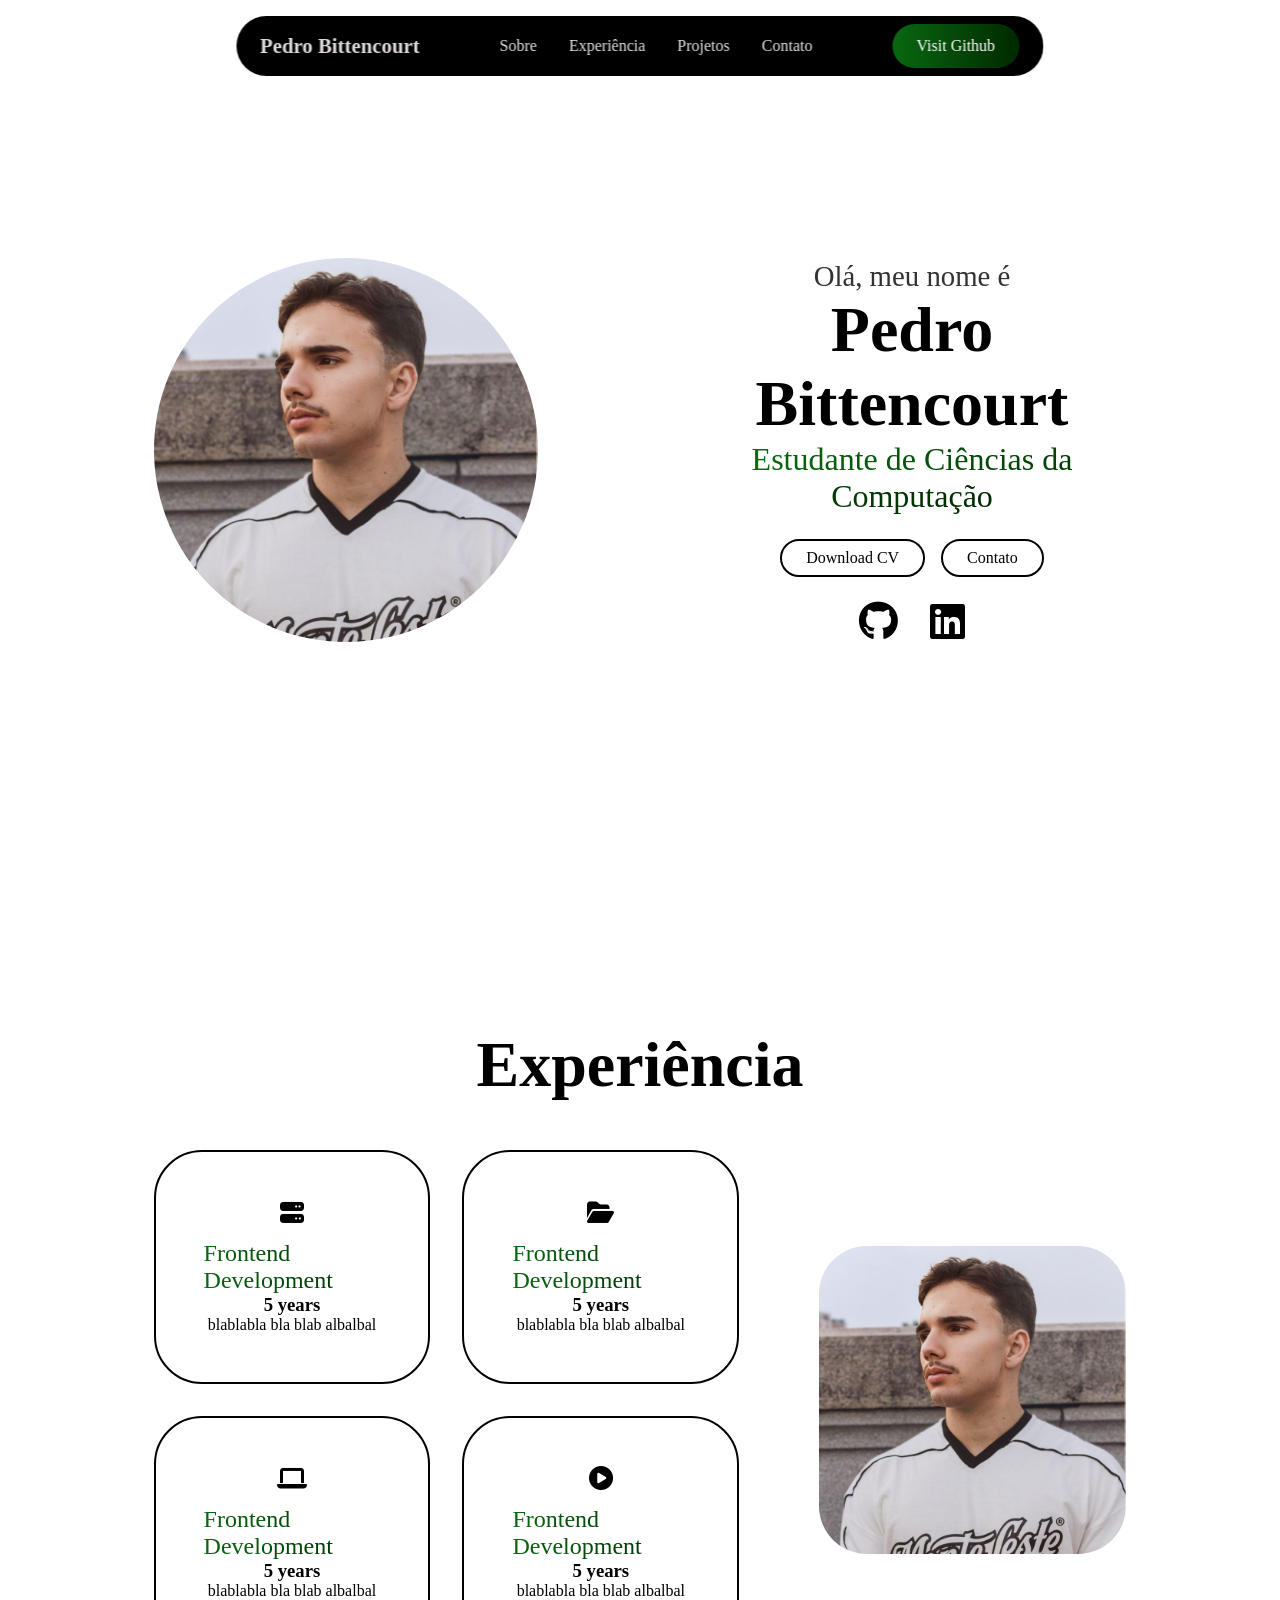
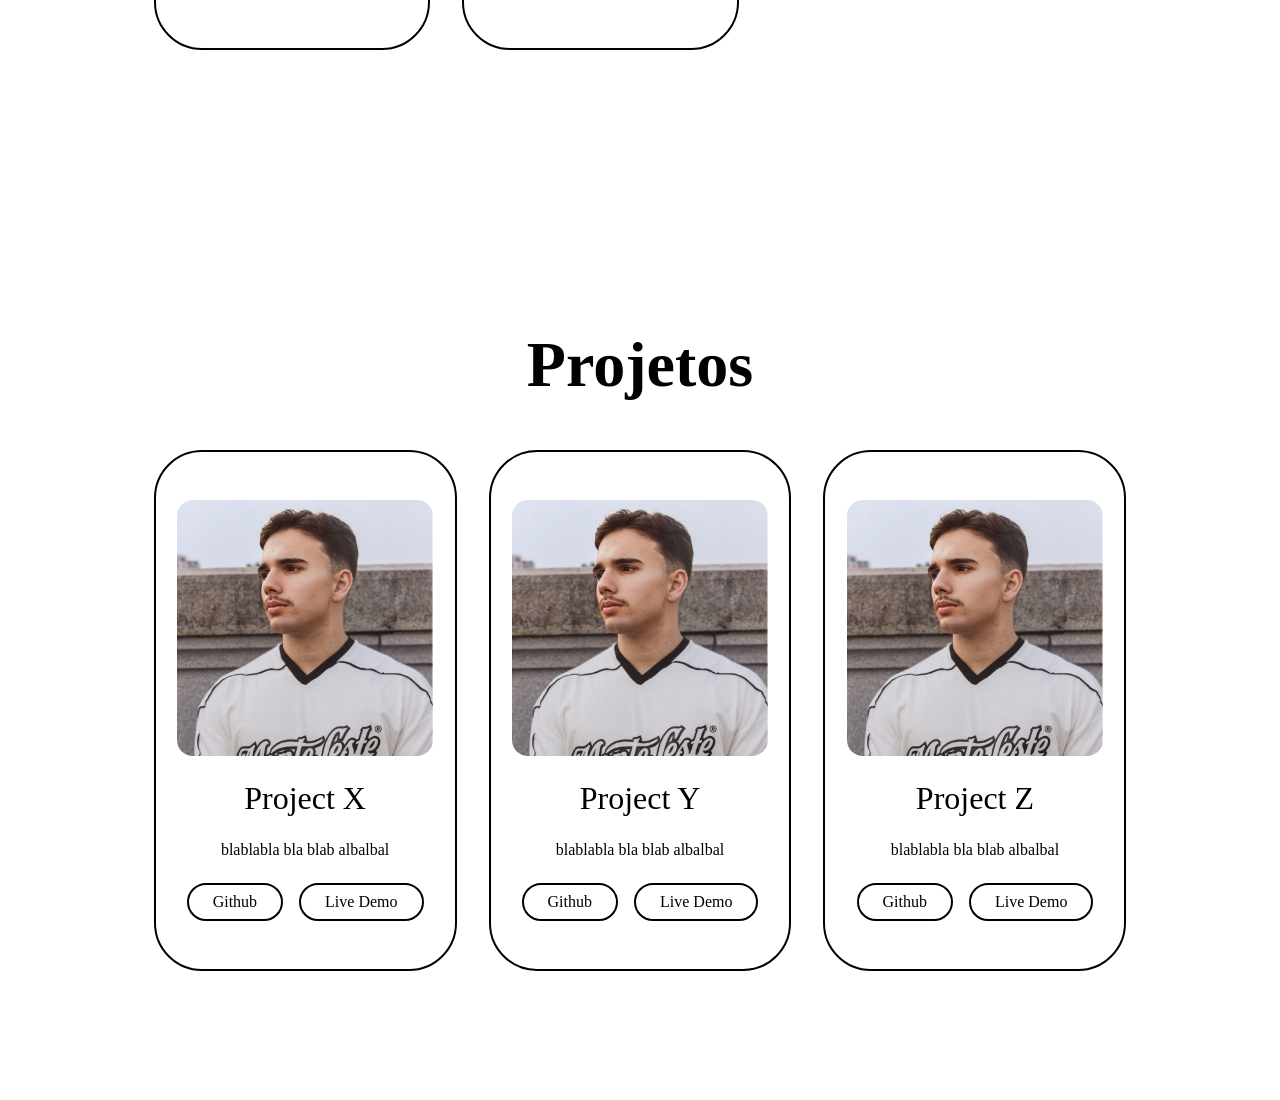
==== portfolio/index.html @ 59f4b76c "Add files via upload" ====
<!DOCTYPE html>
<html lang="pt-BR">

<head>
    <meta charset="UTF-8">
    <meta name="viewport" content="width=device-width, initial-scale=1.0">
    <title>Document</title>
    <title>Portfolio website</title>
    <link rel="stylesheet" href="style.css">
    <link rel="stylesheet" href="https://cdnjs.cloudflare.com/ajax/libs/font-awesome/6.7.2/css/all.min.css">
</head>

<body>
    <header class="header">
        <a href="#" class="logo"> <span>Pedro Bittencourt</span> </a>

        <ul class="nav-links">

            <li>
                <a href="#about">Sobre</a>
            </li>
            <li>
                <a href="#experience">Experiência</a>
            </li>
            <li>
                <a href="#projects">Projetos</a>
            </li>
            <li>
                <a href="#contact">Contato</a>
            </li>


        </ul>
        <i class="fa-solid fa-bars" id="menu-icon"></i>


        <button class="visit-btn">Visit Github</button>
    </header>

    <section id="about" class="about">
        <div class="about-container">
            <img src="profilephoto.jpeg" alt="">

            <div class="info-box">

                <div class="text">
                    <h3>Olá, meu nome é</h3>
                    <h1>Pedro Bittencourt</h1>
                    <span>Estudante de Ciências da Computação</span>
                </div>

                <div class="btn-group">
                    <div class="btn">Download CV</div>
                    <div class="btn">Contato</div>
                </div>

                <div class="socials">
                    <i class="fa-brands fa-github"></i>
                    <i class="fa-brands fa-linkedin"></i>
                </div>

            </div>
        </div>
    </section>

    <section id="experience" class="experience">

        <h2 class="section-title">Experiência</h2>

        <div class="experience-info">

            <div class="grid">
                <div class="grid-card">
                    <i class="fa-solid fa-server"></i>

                    <span> Frontend Development</span>
                    <h3>5 years</h3>
                    <p> blablabla bla blab albalbal </p>
                </div>

                <div class="grid-card">
                    <i class="fa-solid fa-folder-open"></i>
                    <span> Frontend Development</span>
                    <h3>5 years</h3>
                    <p> blablabla bla blab albalbal </p>
                </div>

                <div class="grid-card">
                    <i class="fa-solid fa-laptop"></i>
                    <span> Frontend Development</span>
                    <h3>5 years</h3>
                    <p> blablabla bla blab albalbal </p>
                </div>

                <div class="grid-card">
                    <i class="fa-solid fa-circle-play"></i>
                    <span> Frontend Development</span>

                    <h3>5 years</h3>
                    <p> blablabla bla blab albalbal </p>
                </div>
            </div>

            <img src="profilephoto.jpeg" alt="">
        </div>

    </section>

    <section id="projects" class="projects">

        <h2 class="section-title">Projetos</h2>

        <div class="projects-grid">

            <div class="project-card">
                <img src="profilephoto.jpeg" alt="">
                <h3>Project X</h3>
                <p> blablabla bla blab albalbal </p>
                <div class="btn-group">
                    <div class="btn">Github</div>
                    <div class="btn">Live Demo</div>
                </div>
            </div>
            
            <div class="project-card">
                <img src="profilephoto.jpeg" alt="">
                <h3>Project Y</h3>
                <p> blablabla bla blab albalbal </p>
                <div class="btn-group">
                    <div class="btn">Github</div>
                    <div class="btn">Live Demo</div>
                </div>
            </div>

            <div class="project-card">
                <img src="profilephoto.jpeg" alt="">
                <h3>Project Z</h3>
                <p> blablabla bla blab albalbal </p>
                <div class="btn-group">
                    <div class="btn">Github</div>
                    <div class="btn">Live Demo</div>
                </div>
            </div>
        </div>
    </section>

    <script src="script.js"></script>
</body>

</html>
---- portfolio/style.css ----
*{
    margin: 0;
    padding: 0;
    box-sizing: border-box;
    font-family: 'Poppins';
    text-decoration: none;
    scroll-behavior: smooth;
    list-style: none;
}

header { 
    position: fixed;
    top: 1rem;
    left: 50%;
    transform: translateX(-50%);
    display: flex;
    align-items: center;
    justify-content: center;;
    gap: 5rem;
    background-color: black;
    backdrop-filter: blur(8px);
    color: white;
    padding: 0.5rem 1.5rem;
    border-radius: 3rem;
    z-index: 1000;
}

.logo{ 
    color: rgb(221, 215, 215);
    font-size: 1.3rem;
    font-weight: 600;
    text-wrap: nowrap;
    transition: 0.3s ease-in-out;
}

.logo:hover{ 
    transform: scale(1.1);
}

.nav-links { 
    display: flex;
    gap: 2rem;
}

li a { 
    position: relative;
    color: rgb(231, 225, 225);
    font-weight: 300;

}

li a::before { 
    position: absolute;
    content:'';
    width: 0;
    left: 0;
    height: 5px;
    top: 25px;
    border-radius: 1rem;
    transition: 0.3s ease-in-out;
    background: linear-gradient(to right, rgb(9, 104, 17), rgb(1, 172, 1));
}

li a:hover::before { 
    width: 100%;

}

.visit-btn {
    padding: 0.8rem 1.5rem;
    border-radius: 3rem;
    border: none;
    font-weight: 500;
    font-size: 1rem;
    color: white;
    cursor: pointer;
    text-wrap: nowrap;
    background: linear-gradient(to right, rgb(9, 104, 17), rgb(0, 41, 0));
    transition: 0.3s ease-in-out;
}

.visit-btn:hover { 
    transform: scale(1.03);
     background: linear-gradient(to right, rgb(9, 104, 17), rgb(0, 41, 0));
}

#menu-icon { 
    font-size: 2rem;
    display: none;
}

section { 
    min-height:100vh;
    padding:8rem 12%;
    width: 100%;
    position: relative;
}

.about { 
    display: flex;
    align-items: center;
    justify-content: center;
}
.about .about-container { 
    display: flex;
    align-items: center;
    justify-content: center;
    gap: 10rem;
}

.about img { 
    width: 30vw;
    border-radius: 50%;
}

.info-box { 
    display: flex;
    flex-direction: column;
    text-align: center;
    align-items: center;
    justify-content: center;
    gap: 1.5rem;
}

.info-box h3 {
    font-size: 1.8rem;
    font-weight: 500;
    opacity: 0.8;
}

.info-box h1 { 
    font-size: 4rem;
    font-weight: 600;
}

.info-box span { 
    background: linear-gradient(to right, rgb(9, 104, 17), rgb(0, 41, 0));
background-clip: text;
color: transparent;
font-size: 2rem;
}

.btn-group { 
    display: flex;
    gap: 1rem;
}

.btn { 
    border-radius: 3rem;
    padding: 0.5rem 1.5rem;
    border: 2px solid black;
    cursor: pointer;
    font-weight: 500;
    text-wrap: nowrap;
    transition: 0.2s ease-in-out;
}

.btn:hover { 
    background-color: black;
    color: white;
}

.socials {
    display: flex;
    gap: 2rem;
}

.socials i{ 
    font-size: 2.5rem;
    cursor: pointer;
    transition: 0.2s ease-in-out;
}

.socials i:hover { 
    transform: scale(1.1);
}

.section-title {  
    text-align: center;
    font-size: 4rem;
    font-weight: 600;
    margin-bottom: 3rem;

}

.experience-info { 
    display: flex;
    align-items: center;
    justify-content: center;
    gap: 5rem;
}

.experience img  { 
    width: 24vw;
    border-radius: 3rem;
}

.grid { 
    display: grid;
    grid-template-columns: repeat(2,1fr);
    gap: 2rem;
}

.grid-card  { 
    border: 2px solid black;
    border-radius: 3rem;
    padding: 3rem;
    display: flex;
    flex-direction: column;
    align-items: center;
    justify-content: center;
    cursor: pointer;
    transition: 0.2s ease-in-out;
}

.grid-card:hover { 
    transform: scale (1.02);
    background-color: black;
    color: white;
}
.grid-card i { 
    font-size: 1.5rem;
    margin-bottom: 1rem;
}

.grid-card span {
    font-size: 1.5rem;
    font-weight: 500;
    background: linear-gradient(to right, rgb(9, 104, 17), rgb(0, 41, 0));
    background-clip: text;
    color: transparent;    
}

::-webkit-scrollbar {
    width: 10px;
}

::-webkit-scrollbar-track {
    background:rgb(219,219,219);
}

::-webkit-scrollbar-thumb {
    background: linear-gradient(to bottom, rgb(9, 104, 17), rgb(0, 41, 0));
}

.projects-grid { 
    display: grid;
    grid-template-columns: repeat(auto-fit, minmax(300px, 1fr));
    gap: 2rem;
}

.project-card { 
    padding: 3rem 2rem;
    display: flex;
    flex-direction: column;
    align-items: center;
    justify-content: center;
    gap:1.5rem;
    border: 2px solid black;
    border-radius: 3rem;
    cursor: pointer;
    transition: 0.3s ease-in-out;
}

.project-card:hover { 
    
    background-color: black;
    color: white;
    transform: translateY(-10px)scale(1.02);
}

.project-card img { 
    width: 20vw;
    border-radius: 1rem;
}

.project-card:hover .btn { 
    border:2px solid white;
    color: white;
}

.project-card:hover .btn:hover { 
    border: 2px solid white;
    background-color: white;
    color: black;
}

.project-card h3 { 
    font-size: 2rem;
    font-weight: 500;
}
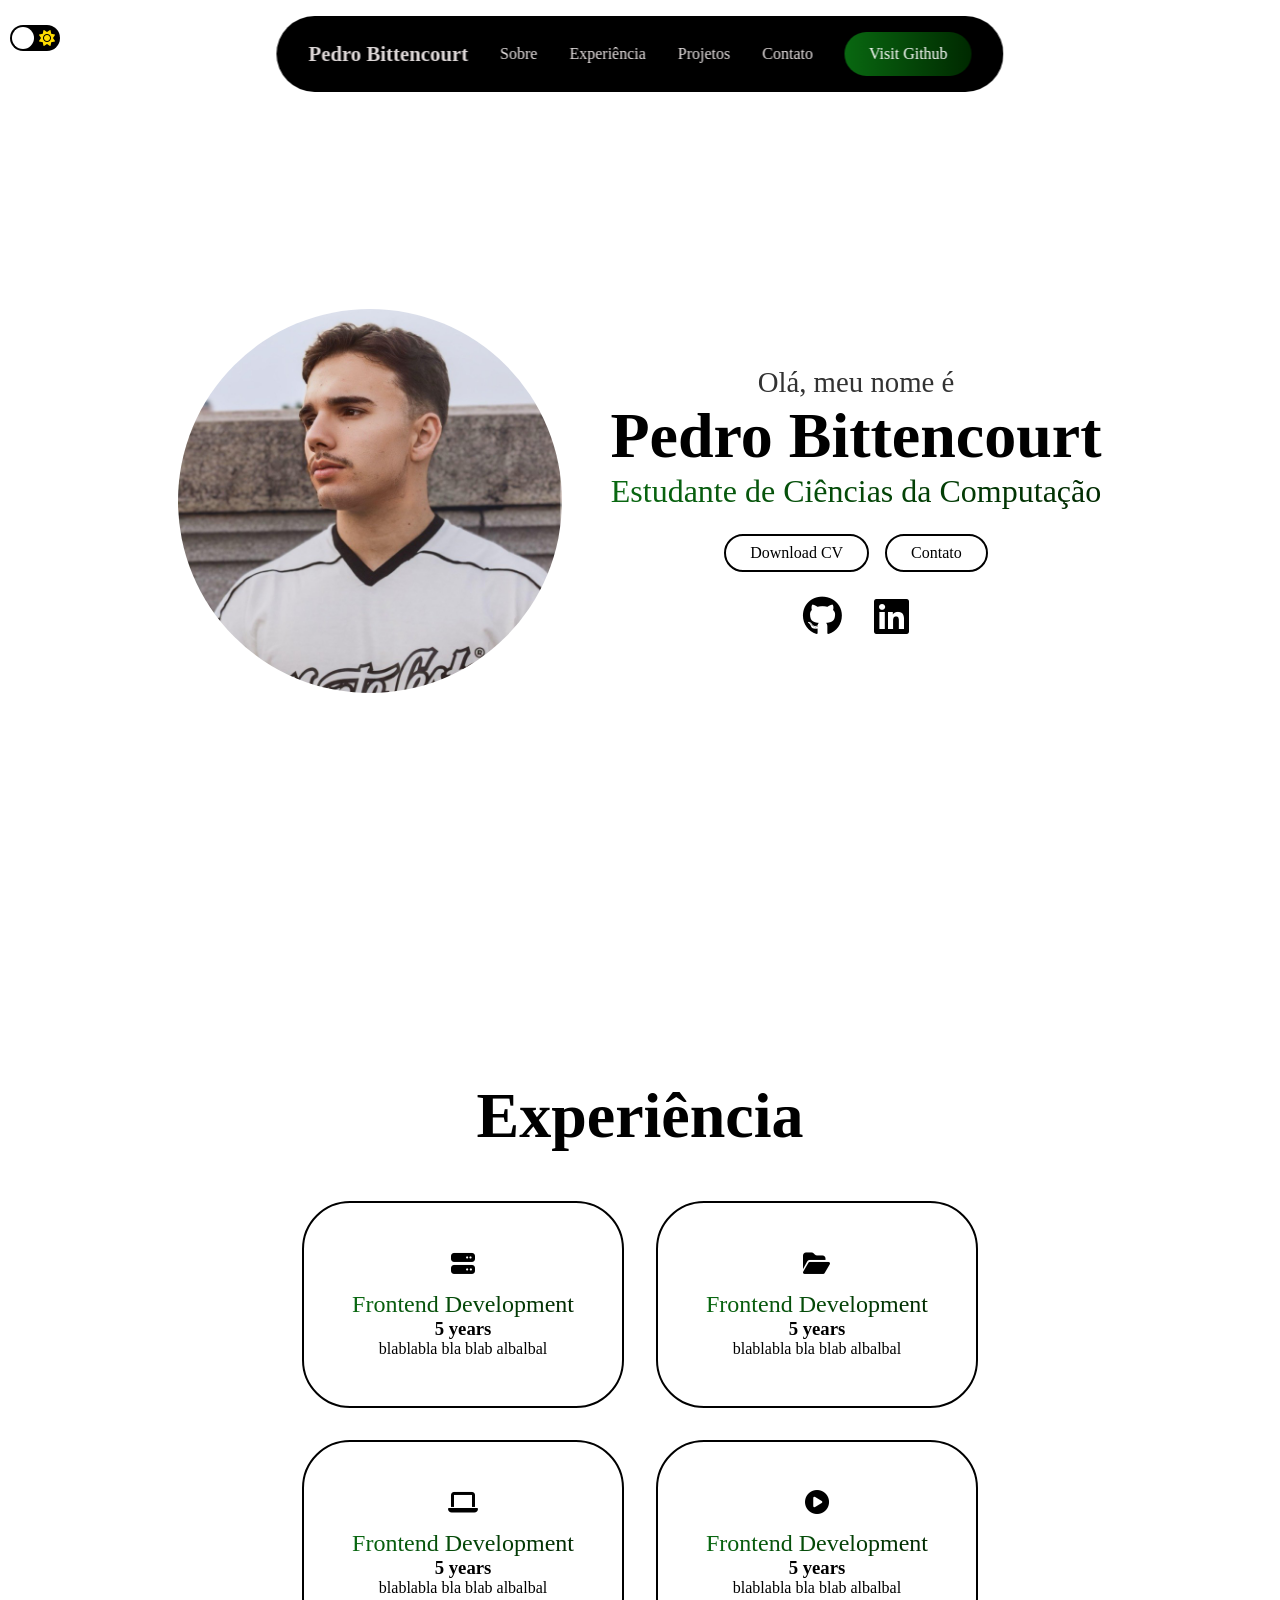
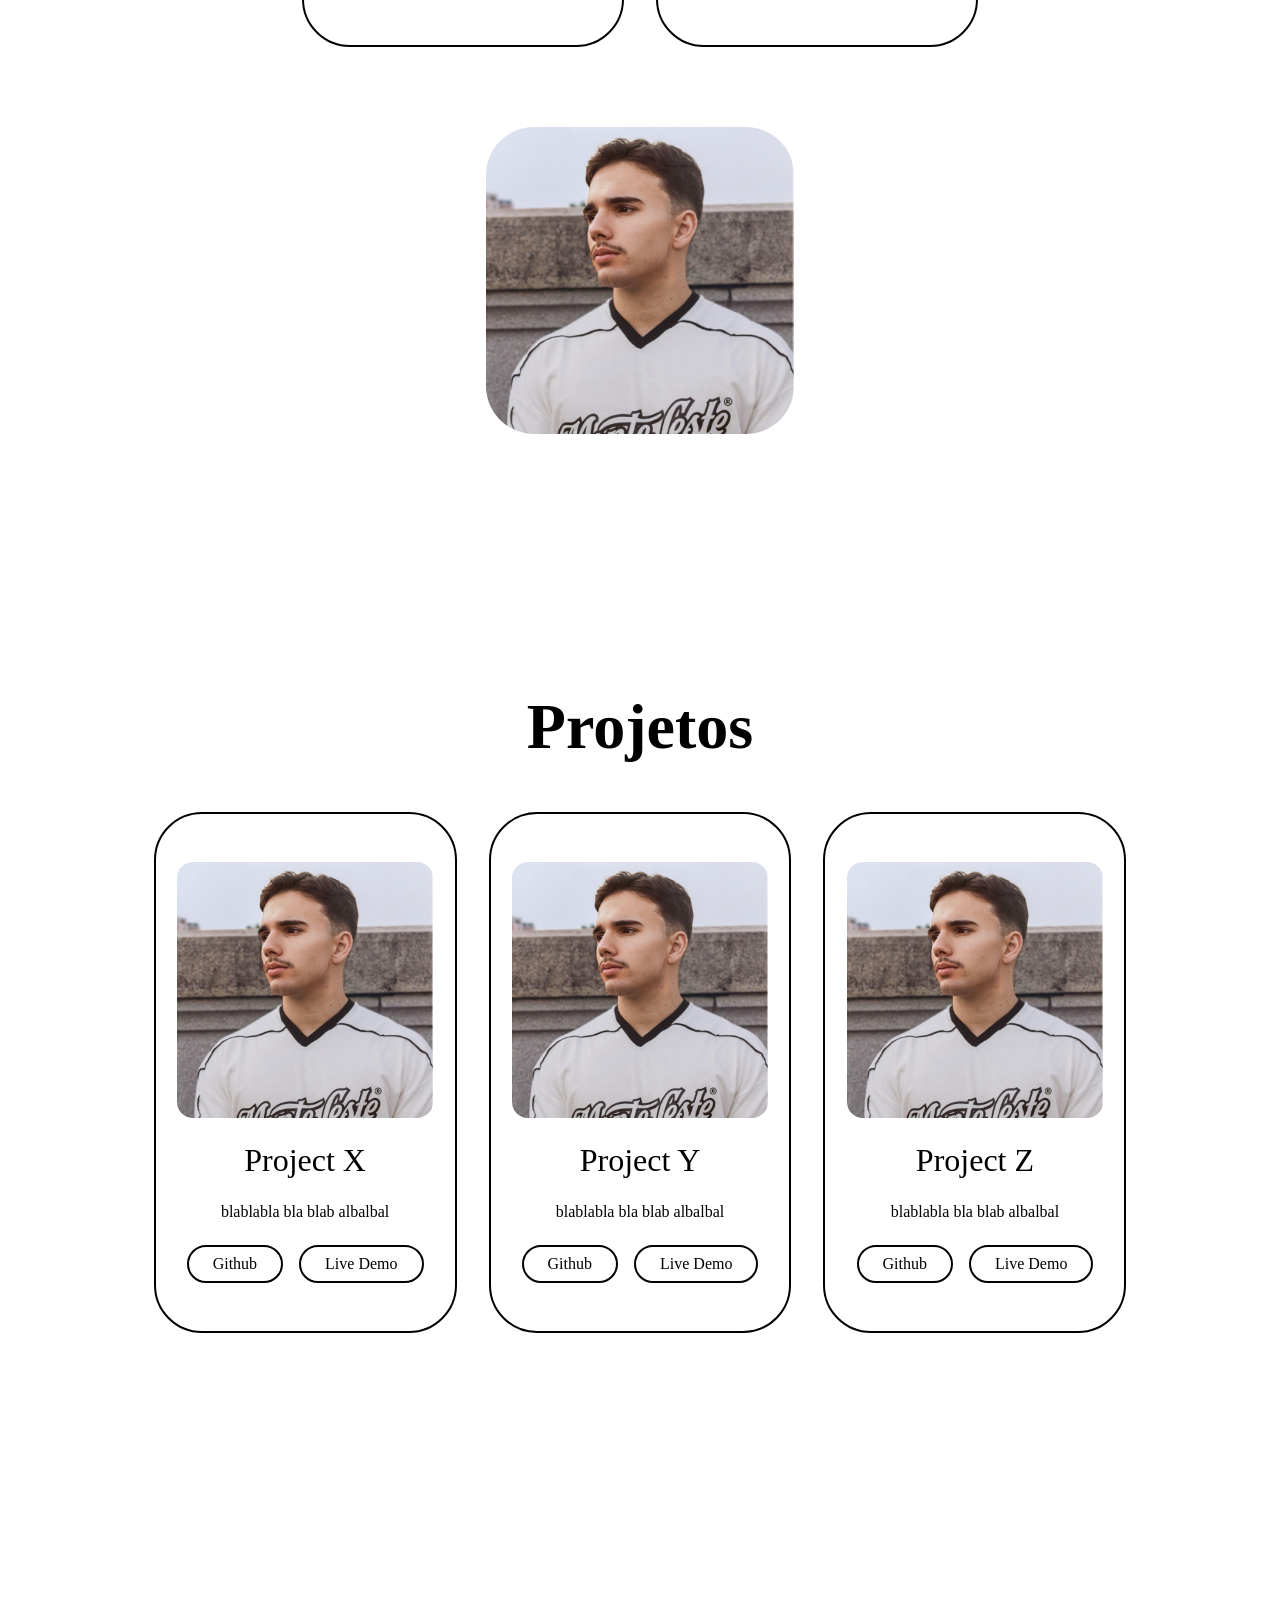
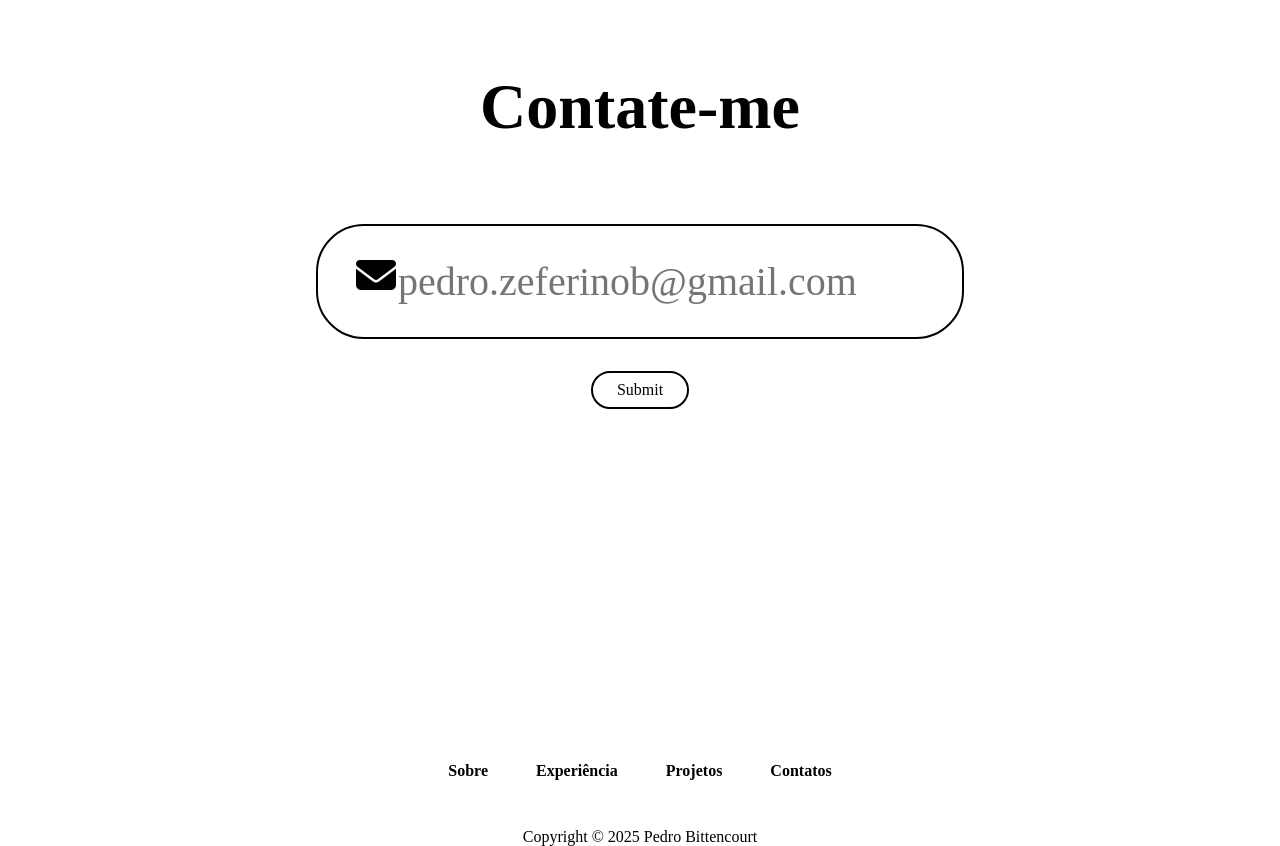
==== commit 524eaaba: "Add files via upload" ====
--- a/portfolio/index.html
+++ b/portfolio/index.html
@@ -37,6 +37,15 @@
         <button class="visit-btn">Visit Github</button>
     </header>
 
+ <input type="checkbox" class="checkbox" id="chk">
+
+            <label class="label" for="chk">
+                <i class="fas fa-moon"></i>
+                <i class="fas fa-sun"></i>
+                <div class="ball"></div>
+            </label>
+        </div>
+
     <section id="about" class="about">
         <div class="about-container">
             <img src="profilephoto.jpeg" alt="">
@@ -121,7 +130,7 @@
                     <div class="btn">Live Demo</div>
                 </div>
             </div>
-            
+
             <div class="project-card">
                 <img src="profilephoto.jpeg" alt="">
                 <h3>Project Y</h3>
@@ -144,6 +153,62 @@
         </div>
     </section>
 
+    <section id="contact" class="contact">
+        <div class="input-box">
+    
+            <h2 class="section-title">Contate-me</h2>
+    
+            <div class="input">
+                <input type="text" placeholder="pedro.zeferinob@gmail.com">
+                <i class="fa-solid fa-envelope"></i>
+        </div>
+
+        <div class="btn">Submit</div>
+        </div>
+
+    </section>
+
+<div class="cookies-msg" id="cookies-msg">
+            <div class="cookies-txt">
+
+                <p>Este site utiliza cookies para melhorar sua experiência como usuário. Ao continuar navegando, você
+                    concorda com os termos de privacidade e uso
+                    de cookies na página.</p>
+                <div id="cookies-btn">
+                    <button onclick="aceito()"> Aceito</button>
+                </div>
+            </div>
+
+        </div>
+
+
+    <footer>
+        <ul>
+
+            <li>
+                <a href="#about">Sobre</a>
+            </li>
+
+            <li>
+                <a href="#experience">Experiência</a>
+            </li>
+
+            <li>
+                <a href="#projects">Projetos</a>
+            </li>
+
+            <li>
+                <a href="#contact">Contatos</a>
+            </li>
+        </ul>
+
+
+        <p class="copyright">Copyright &copy; 2025 Pedro Bittencourt</p>
+
+
+    </footer>
+
+
     <script src="script.js"></script>
 </body>
 
--- a/portfolio/style.css
+++ b/portfolio/style.css
@@ -1,4 +1,4 @@
-*{
+* {
     margin: 0;
     padding: 0;
     box-sizing: border-box;
@@ -8,14 +8,15 @@
     list-style: none;
 }
 
-header { 
+header {
     position: fixed;
     top: 1rem;
     left: 50%;
     transform: translateX(-50%);
     display: flex;
     align-items: center;
-    justify-content: center;;
+    justify-content: center;
+    ;
     gap: 5rem;
     background-color: black;
     backdrop-filter: blur(8px);
@@ -25,7 +26,7 @@
     z-index: 1000;
 }
 
-.logo{ 
+.logo {
     color: rgb(221, 215, 215);
     font-size: 1.3rem;
     font-weight: 600;
@@ -33,25 +34,25 @@
     transition: 0.3s ease-in-out;
 }
 
-.logo:hover{ 
+.logo:hover {
     transform: scale(1.1);
 }
 
-.nav-links { 
+.nav-links {
     display: flex;
     gap: 2rem;
 }
 
-li a { 
+li a {
     position: relative;
     color: rgb(231, 225, 225);
     font-weight: 300;
 
 }
 
-li a::before { 
+li a::before {
     position: absolute;
-    content:'';
+    content: '';
     width: 0;
     left: 0;
     height: 5px;
@@ -61,7 +62,7 @@
     background: linear-gradient(to right, rgb(9, 104, 17), rgb(1, 172, 1));
 }
 
-li a:hover::before { 
+li a:hover::before {
     width: 100%;
 
 }
@@ -79,41 +80,42 @@
     transition: 0.3s ease-in-out;
 }
 
-.visit-btn:hover { 
+.visit-btn:hover {
     transform: scale(1.03);
-     background: linear-gradient(to right, rgb(9, 104, 17), rgb(0, 41, 0));
-}
-
-#menu-icon { 
+    background: linear-gradient(to right, rgb(9, 104, 17), rgb(0, 41, 0));
+}
+
+#menu-icon {
     font-size: 2rem;
     display: none;
 }
 
-section { 
-    min-height:100vh;
-    padding:8rem 12%;
+section {
+    min-height: 100vh;
+    padding: 8rem 12%;
     width: 100%;
     position: relative;
 }
 
-.about { 
-    display: flex;
-    align-items: center;
-    justify-content: center;
-}
-.about .about-container { 
+.about {
+    display: flex;
+    align-items: center;
+    justify-content: center;
+}
+
+.about .about-container {
     display: flex;
     align-items: center;
     justify-content: center;
     gap: 10rem;
 }
 
-.about img { 
+.about img {
     width: 30vw;
     border-radius: 50%;
 }
 
-.info-box { 
+.info-box {
     display: flex;
     flex-direction: column;
     text-align: center;
@@ -128,24 +130,24 @@
     opacity: 0.8;
 }
 
-.info-box h1 { 
+.info-box h1 {
     font-size: 4rem;
     font-weight: 600;
 }
 
-.info-box span { 
+.info-box span {
     background: linear-gradient(to right, rgb(9, 104, 17), rgb(0, 41, 0));
-background-clip: text;
-color: transparent;
-font-size: 2rem;
-}
-
-.btn-group { 
+    background-clip: text;
+    color: transparent;
+    font-size: 2rem;
+}
+
+.btn-group {
     display: flex;
     gap: 1rem;
 }
 
-.btn { 
+.btn {
     border-radius: 3rem;
     padding: 0.5rem 1.5rem;
     border: 2px solid black;
@@ -155,7 +157,7 @@
     transition: 0.2s ease-in-out;
 }
 
-.btn:hover { 
+.btn:hover {
     background-color: black;
     color: white;
 }
@@ -165,17 +167,17 @@
     gap: 2rem;
 }
 
-.socials i{ 
+.socials i {
     font-size: 2.5rem;
     cursor: pointer;
     transition: 0.2s ease-in-out;
 }
 
-.socials i:hover { 
+.socials i:hover {
     transform: scale(1.1);
 }
 
-.section-title {  
+.section-title {
     text-align: center;
     font-size: 4rem;
     font-weight: 600;
@@ -183,25 +185,25 @@
 
 }
 
-.experience-info { 
+.experience-info {
     display: flex;
     align-items: center;
     justify-content: center;
     gap: 5rem;
 }
 
-.experience img  { 
+.experience img {
     width: 24vw;
     border-radius: 3rem;
 }
 
-.grid { 
+.grid {
     display: grid;
-    grid-template-columns: repeat(2,1fr);
+    grid-template-columns: repeat(2, 1fr);
     gap: 2rem;
 }
 
-.grid-card  { 
+.grid-card {
     border: 2px solid black;
     border-radius: 3rem;
     padding: 3rem;
@@ -213,12 +215,13 @@
     transition: 0.2s ease-in-out;
 }
 
-.grid-card:hover { 
+.grid-card:hover {
     transform: scale (1.02);
     background-color: black;
     color: white;
 }
-.grid-card i { 
+
+.grid-card i {
     font-size: 1.5rem;
     margin-bottom: 1rem;
 }
@@ -228,7 +231,7 @@
     font-weight: 500;
     background: linear-gradient(to right, rgb(9, 104, 17), rgb(0, 41, 0));
     background-clip: text;
-    color: transparent;    
+    color: transparent;
 }
 
 ::-webkit-scrollbar {
@@ -236,57 +239,363 @@
 }
 
 ::-webkit-scrollbar-track {
-    background:rgb(219,219,219);
+    background: rgb(219, 219, 219);
 }
 
 ::-webkit-scrollbar-thumb {
     background: linear-gradient(to bottom, rgb(9, 104, 17), rgb(0, 41, 0));
 }
 
-.projects-grid { 
+.projects-grid {
     display: grid;
     grid-template-columns: repeat(auto-fit, minmax(300px, 1fr));
     gap: 2rem;
 }
 
-.project-card { 
+.project-card {
     padding: 3rem 2rem;
     display: flex;
     flex-direction: column;
     align-items: center;
     justify-content: center;
-    gap:1.5rem;
+    gap: 1.5rem;
     border: 2px solid black;
     border-radius: 3rem;
     cursor: pointer;
     transition: 0.3s ease-in-out;
 }
 
-.project-card:hover { 
-    
+.project-card:hover {
+
     background-color: black;
     color: white;
     transform: translateY(-10px)scale(1.02);
 }
 
-.project-card img { 
+.project-card img {
     width: 20vw;
     border-radius: 1rem;
 }
 
-.project-card:hover .btn { 
-    border:2px solid white;
+.project-card:hover .btn {
+    border: 2px solid white;
     color: white;
 }
 
-.project-card:hover .btn:hover { 
+.project-card:hover .btn:hover {
     border: 2px solid white;
     background-color: white;
     color: black;
 }
 
-.project-card h3 { 
+.project-card h3 {
     font-size: 2rem;
     font-weight: 500;
 }
 
+.input-box {
+    display: flex;
+    flex-direction: column;
+    align-items: center;
+    justify-content: center;
+    text-align: center;
+    gap: 2rem;
+    margin-top: 5rem;
+}
+
+.input-box input {
+    border-radius: 3rem;
+    border: 2px solid black;
+    padding: 2rem 8rem;
+    font-size: 3rem;
+}
+
+.input-box input::placeholder {
+    font-size: 3rem;
+}
+
+.input {
+    position: relative;
+}
+
+.input i {
+    position: absolute;
+    font-size: 4rem;
+    top: 27%;
+    left: 40px;
+    transform: translateY(50%, -50%);
+
+}
+
+footer {
+    bottom: 0;
+    left: 0;
+    width: 100%;
+    display: flex;
+    flex-direction: column;
+    gap: 1rem;
+    align-items: center;
+    justify-content: center;
+}
+
+footer ul {
+    display: flex;
+    align-items: center;
+    gap: 3rem;
+}
+
+footer ul li a {
+    color: black;
+    font-weight: 600;
+}
+
+.copyright {
+    font-size: 300;
+    margin-top: 2rem;
+}
+
+
+@media(max-width:1280px) {
+    header {
+        padding: 1rem 2rem;
+        gap: 2rem;
+    }
+
+    .about .about-container {
+        gap: 3rem;
+    }
+
+    .experience-info { 
+        flex-direction: column;
+    }
+
+    .input-box input {
+        padding: 2rem 5rem;
+        font-size: 2.5rem;
+    }
+   
+    .input input::placeholder {
+        font-size: 2.5rem;
+    }
+
+    .input-box i { 
+        font-size: 2.5rem;
+    }
+
+}
+
+@media(max-width:768px) {
+
+header { 
+    gap:1rem;
+    padding: 1rem 1rem;
+}
+
+header .logo { 
+    display: none;
+}
+
+header .visit-btn { 
+    display: none;
+}
+
+.about-container { 
+    flex-direction: column;
+}
+
+.input-box input { 
+    padding: 1rem 2 rem;
+    font-size: 1.8rem;;
+}
+
+.input-box input::placeholder { 
+    font-size: 1.5rem;
+
+}
+
+.input-box i { 
+    display: none;
+}
+
+.grid {
+    grid-template-columns: repeat(1, 1fr); 
+}
+
+.experience-info img{
+    width:70vw;
+}
+
+}
+
+
+@media(max-width:600px) {
+header #menu-icon {
+    display: block;
+}
+
+.nav-links { 
+    position: absolute;
+    top:100%;
+    margin-top: 1rem;
+    width: 100%;
+    padding:1rem;
+    color:white;
+display:flex;
+flex-direction: column;
+text-align: center;
+background: rgba(0, 0, 0, 0.9);
+border-radius: 3rem;
+}
+
+
+.nav-link li { 
+    margin-top:1.5rem;
+    padding: 1rem;
+}
+
+.nav-links.active { 
+    display: flex;
+}
+header { 
+    padding: 1rem 5rem;
+
+gap: 8rem;
+}
+
+header .logo { 
+    font-size: 1.5rem;
+}
+
+.about-container img { 
+    width: 80vw;
+}
+
+.input-box input { 
+    padding:0.5rem 3rem;
+width:80%;
+font-size:1.5rem;
+}
+
+.input-box input::placeholder { 
+    font-size: 1.5rem;
+}
+
+footer ul { 
+    gap:1rem;
+}
+
+}
+
+
+.cookies-msg {
+    width: 70%;
+    background-color: #ffffff;
+    position: fixed;
+    bottom: 5%;
+    left: 50%;
+    transform: translateX(-50%);
+    border-radius: 15px;
+    box-shadow: 0 0 10px rgba(0, 0, 0, 0.2);
+    display: none;
+}
+
+.cookies-msg.mostrar {
+    display: block;
+    animation: slideIn 0.5s forwards;
+
+}
+
+
+.cookies-msg .cookies-txt {
+    display: flex;
+    align-items: center;
+    text-align: justify;
+    padding: 20px;
+}
+
+.cookies-msg .cookies-btn {
+    margin-left: 30px;
+
+}
+
+.checkbox {
+    opacity: 0;
+    position: absolute;
+}
+
+.label {
+    background-color: #000000;
+    border-radius: 50px;
+    margin-top: 25px;
+    margin-left: 10px;
+    cursor: pointer;
+
+    display: flex;
+    align-items: center;
+    justify-content: space-between;
+
+    padding: 5px;
+    position: relative;
+    height: 26px;
+    width: 50px;
+
+    transform: scale (1.5);
+}
+
+body.dark .label {
+    background-color: #ffffff;
+    border-radius: 50px;
+    margin-top: 25px;
+    margin-left: 10px;
+    cursor: pointer;
+
+    display: flex;
+    align-items: center;
+    justify-content: space-between;
+
+    padding: 5px;
+    position: relative;
+    height: 26px;
+    width: 50px;
+
+    transform: scale (1.5);
+}
+
+.label .ball {
+    background-color: #ffffff;
+    border-radius: 50%;
+    position: absolute;
+    top: 2px;
+    left: 2px;
+    height: 22px;
+    width: 22px;
+    transform: translateX(0);
+    transition: transform 0.15s linear;
+}
+
+body.dark .label .ball {
+    background-color: #000000;
+    border-radius: 50%;
+    position: absolute;
+    top: 2px;
+    left: 2px;
+    height: 22px;
+    width: 22px;
+    transform: translateX(0);
+    transition: transform 0.15s linear;
+}
+
+
+
+.checkbox:checked+.label .ball {
+    transform: translateX(24px);
+
+}
+
+.fa-moon {
+    background-color: #ffffff;
+}
+
+.fa-sun {
+    color: #ffdd00;
+}
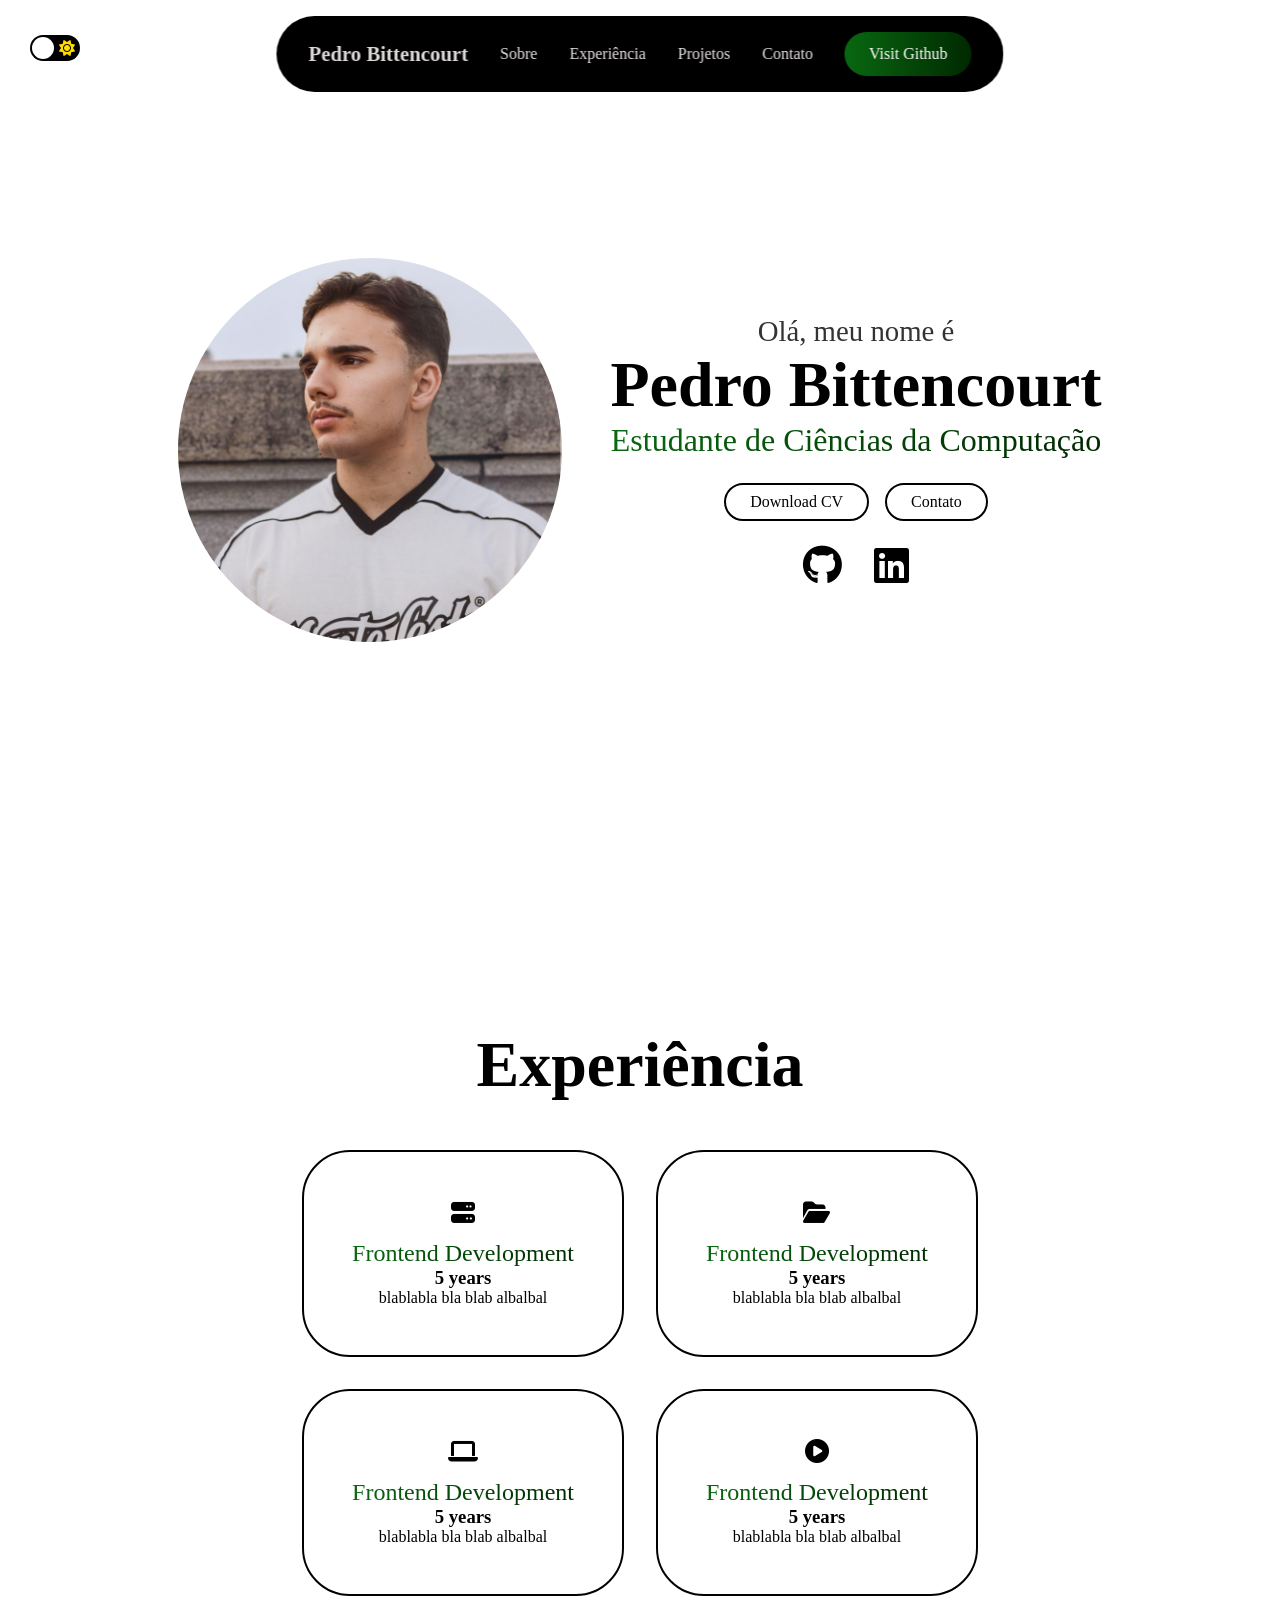
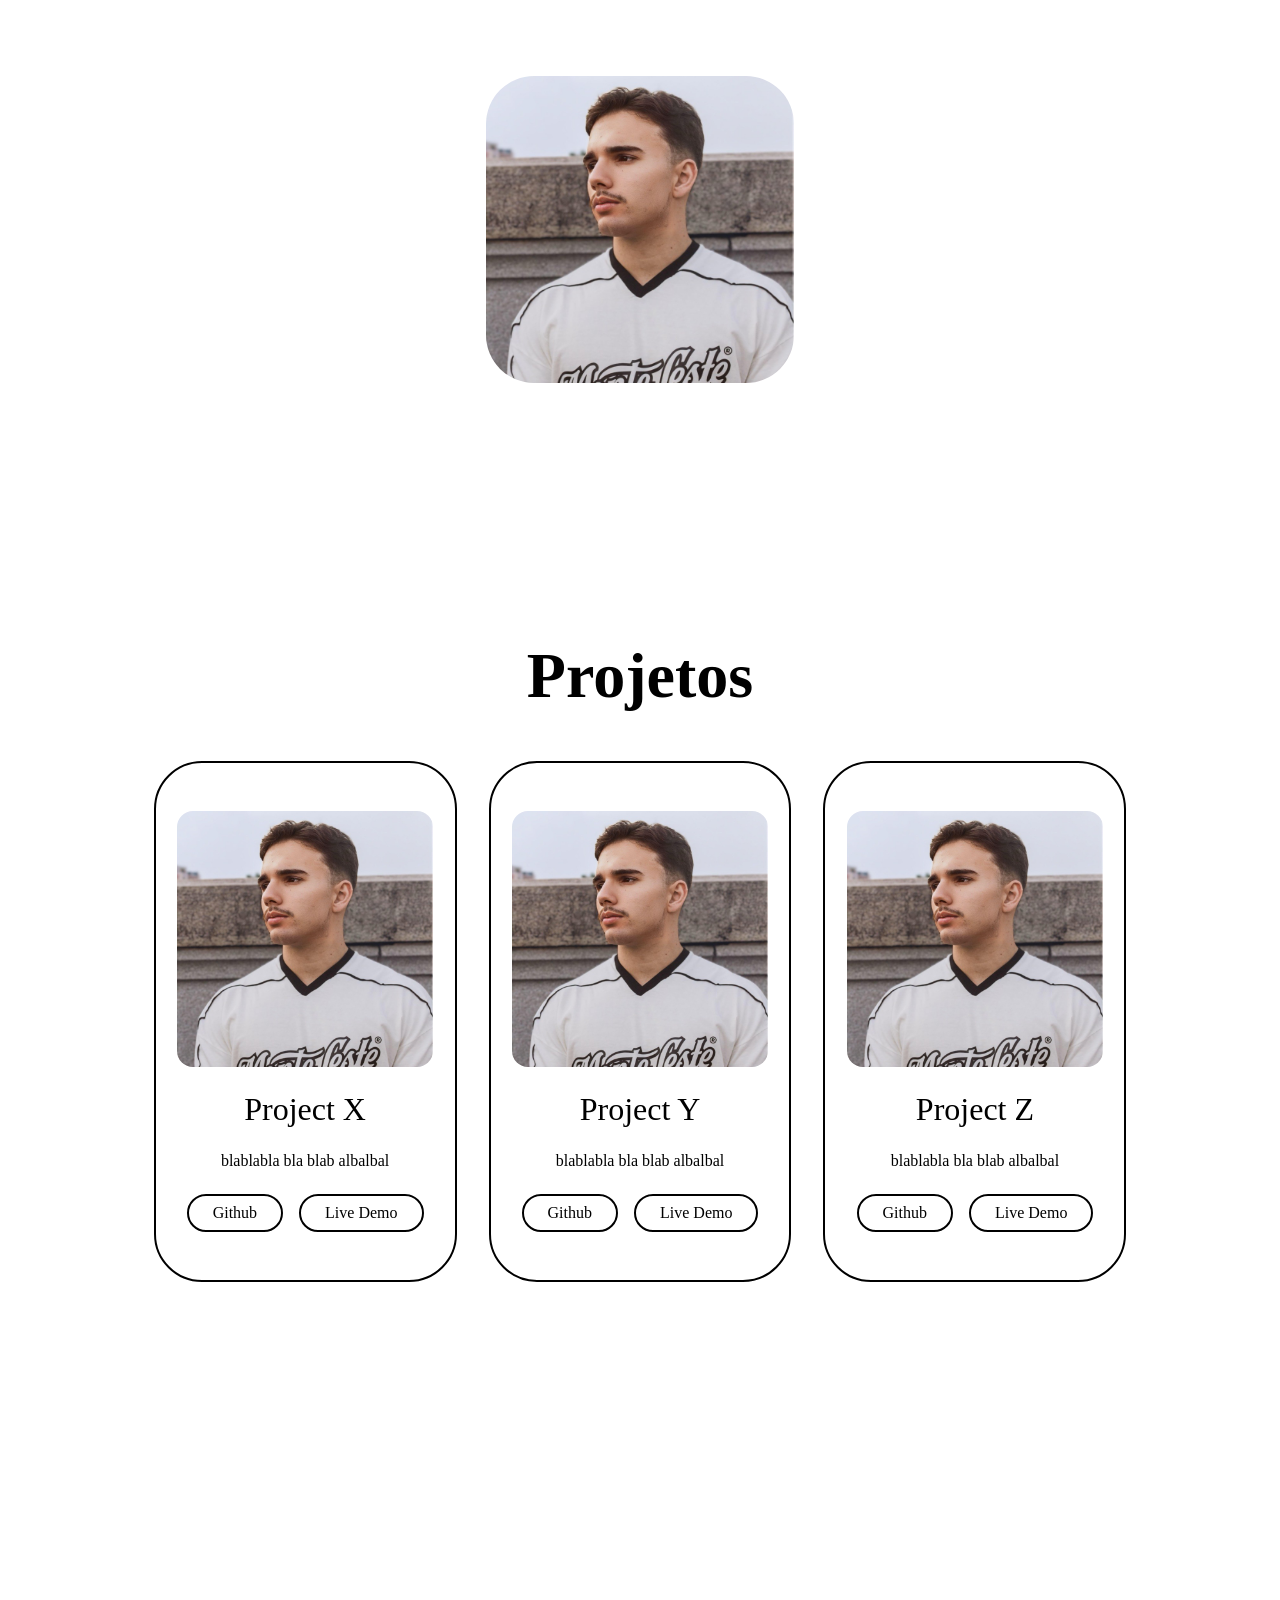
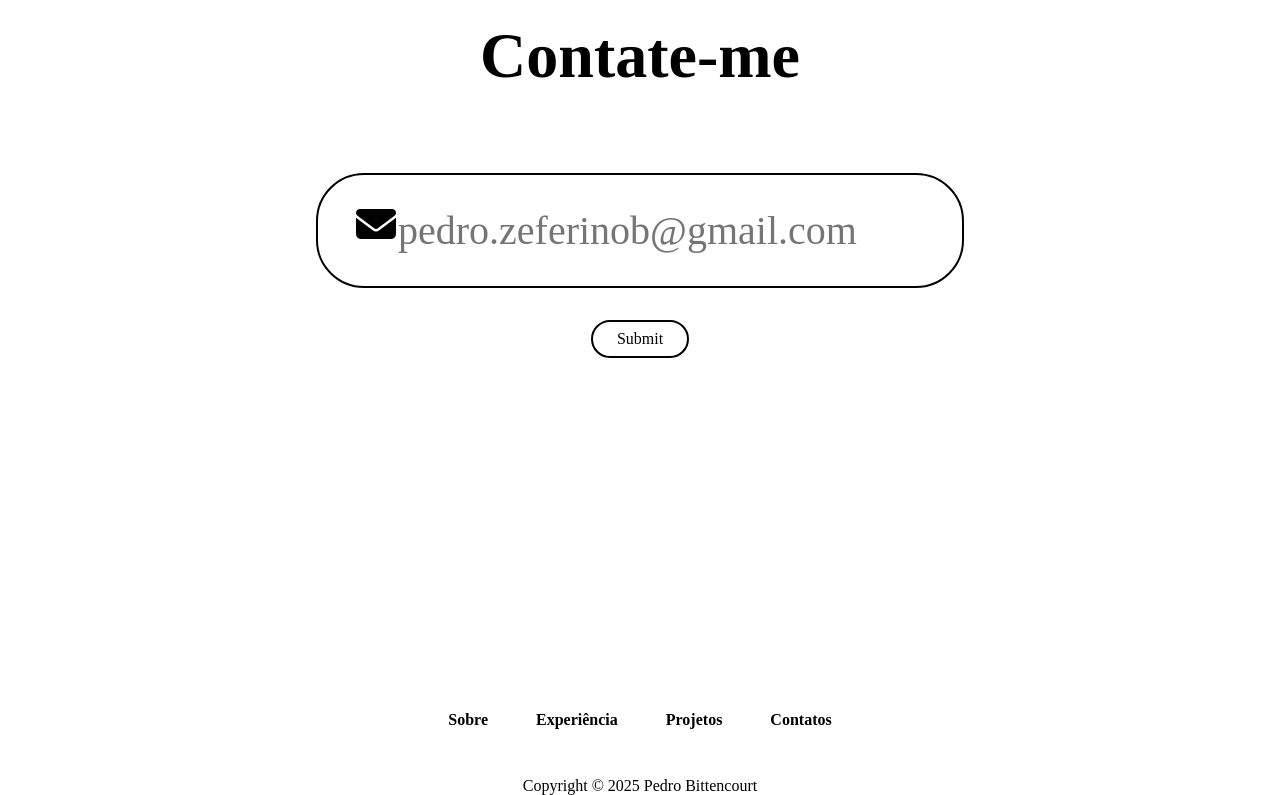
==== commit 11cf678a: "Add files via upload" ====
--- a/portfolio/index.html
+++ b/portfolio/index.html
@@ -34,17 +34,19 @@
         <i class="fa-solid fa-bars" id="menu-icon"></i>
 
 
-        <button class="visit-btn">Visit Github</button>
+        <div class="visit-btn">
+            <a href="https://github.com/pezbittencourt"> Visit Github </a>
+        </div>
     </header>
 
- <input type="checkbox" class="checkbox" id="chk">
-
-            <label class="label" for="chk">
-                <i class="fas fa-moon"></i>
-                <i class="fas fa-sun"></i>
-                <div class="ball"></div>
-            </label>
-        </div>
+    <input type="checkbox" class="checkbox" id="chk">
+
+    <label class="label" for="chk">
+        <i class="fas fa-moon"></i>
+        <i class="fas fa-sun"></i>
+        <div class="ball"></div>
+    </label>
+    </div>
 
     <section id="about" class="about">
         <div class="about-container">
@@ -59,13 +61,16 @@
                 </div>
 
                 <div class="btn-group">
-                    <div class="btn">Download CV</div>
-                    <div class="btn">Contato</div>
+                    <div class="btn"><a href="CV.pdf">Download CV </a></div>
+                    <div class="btn"><a href="https://mail.google.com/mail/?view=cm&fs=1&to=pedro.zeferinob@gmail.com"
+                            target="_blank">Contato</a></div>
+
                 </div>
 
                 <div class="socials">
-                    <i class="fa-brands fa-github"></i>
-                    <i class="fa-brands fa-linkedin"></i>
+                    <a href="https://github.com/pezbittencourt"> <i class="fa-brands fa-github"></i> </a>
+                    <a href="https://www.linkedin.com/in/pedro-zeferino-bittencourt-4318b5271/"> <i
+                            class="fa-brands fa-linkedin"></i> </a>
                 </div>
 
             </div>
@@ -155,31 +160,31 @@
 
     <section id="contact" class="contact">
         <div class="input-box">
-    
+
             <h2 class="section-title">Contate-me</h2>
-    
+
             <div class="input">
                 <input type="text" placeholder="pedro.zeferinob@gmail.com">
                 <i class="fa-solid fa-envelope"></i>
-        </div>
-
-        <div class="btn">Submit</div>
-        </div>
-
-    </section>
-
-<div class="cookies-msg" id="cookies-msg">
-            <div class="cookies-txt">
-
-                <p>Este site utiliza cookies para melhorar sua experiência como usuário. Ao continuar navegando, você
-                    concorda com os termos de privacidade e uso
-                    de cookies na página.</p>
-                <div id="cookies-btn">
-                    <button onclick="aceito()"> Aceito</button>
-                </div>
-            </div>
-
-        </div>
+            </div>
+
+            <div class="btn">Submit</div>
+        </div>
+
+    </section>
+
+    <div class="cookies-msg" id="cookies-msg">
+        <div class="cookies-txt">
+
+            <p>Este site utiliza cookies para melhorar sua experiência como usuário. Ao continuar navegando, você
+                concorda com os termos de privacidade e uso
+                de cookies na página.</p>
+            <div id="cookies-btn">
+                <button onclick="aceito()"> Aceito</button>
+            </div>
+        </div>
+
+    </div>
 
 
     <footer>
--- a/portfolio/style.css
+++ b/portfolio/style.css
@@ -67,17 +67,21 @@
 
 }
 
-.visit-btn {
+.visit-btn{
     padding: 0.8rem 1.5rem;
     border-radius: 3rem;
     border: none;
     font-weight: 500;
     font-size: 1rem;
-    color: white;
     cursor: pointer;
     text-wrap: nowrap;
     background: linear-gradient(to right, rgb(9, 104, 17), rgb(0, 41, 0));
     transition: 0.3s ease-in-out;
+}
+
+.visit-btn a{ 
+    color: white;
+    text-decoration: none;
 }
 
 .visit-btn:hover {
@@ -157,6 +161,11 @@
     transition: 0.2s ease-in-out;
 }
 
+.btn a {
+    color: black;
+    font-weight: 500;
+}
+
 .btn:hover {
     background-color: black;
     color: white;
@@ -165,6 +174,12 @@
 .socials {
     display: flex;
     gap: 2rem;
+}
+
+
+.socials a {
+    color: black;
+    font-weight: 600;
 }
 
 .socials i {
@@ -529,16 +544,15 @@
     margin-top: 25px;
     margin-left: 10px;
     cursor: pointer;
-
     display: flex;
     align-items: center;
     justify-content: space-between;
-
     padding: 5px;
-    position: relative;
+    position: fixed;
     height: 26px;
     width: 50px;
-
+    top: 10px;
+    left: 20px;
     transform: scale (1.5);
 }
 
@@ -548,13 +562,11 @@
     margin-top: 25px;
     margin-left: 10px;
     cursor: pointer;
-
     display: flex;
     align-items: center;
     justify-content: space-between;
-
     padding: 5px;
-    position: relative;
+    position: fixed;
     height: 26px;
     width: 50px;
 
@@ -593,7 +605,8 @@
 }
 
 .fa-moon {
-    background-color: #ffffff;
+    background-color: #000000;
+    color: white;
 }
 
 .fa-sun {
